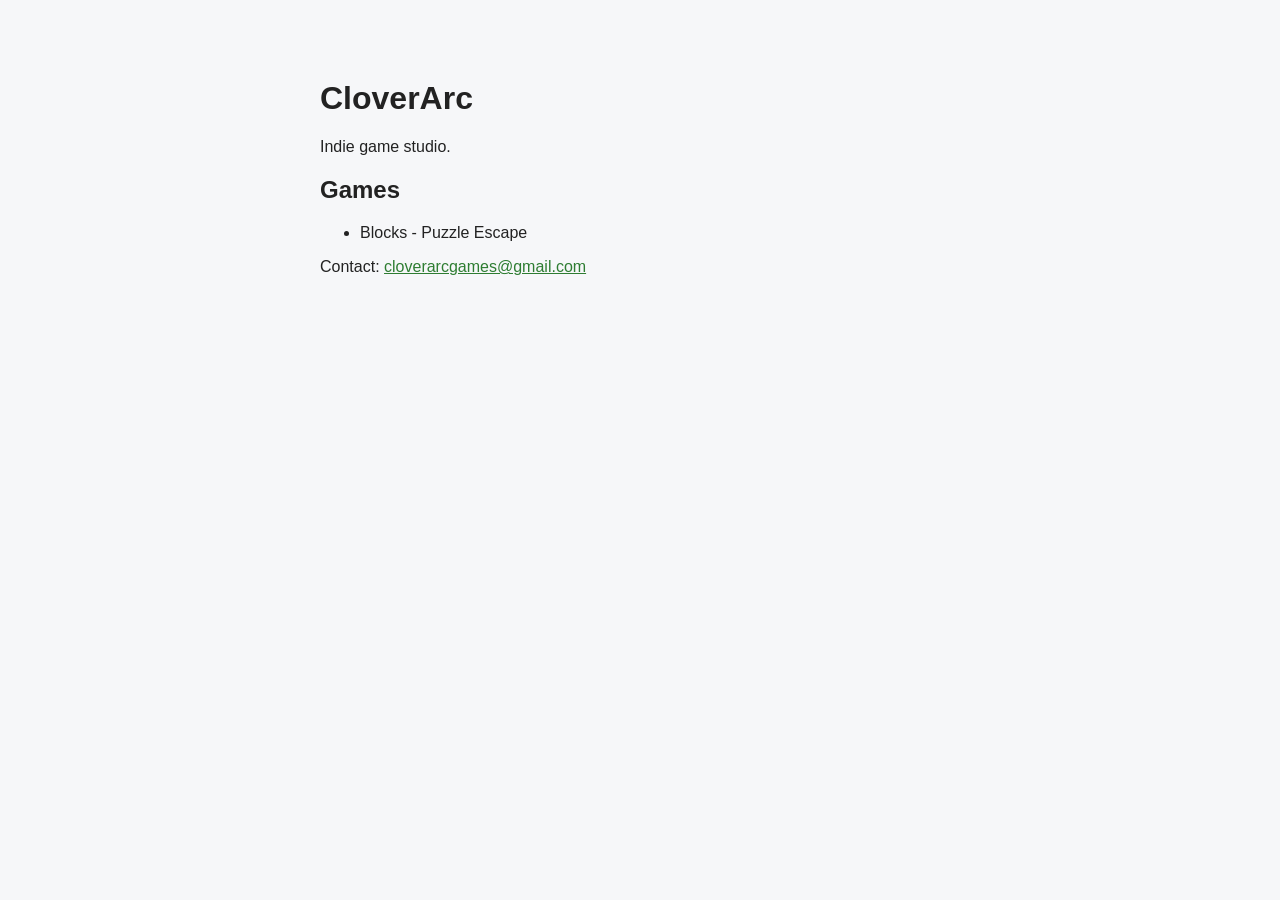
==== index.html @ 0ba3e3f3 "Add initial index.html for CloverArc website" ====
<!doctype html>
<html lang="ko">
<head>
  <meta charset="utf-8">
  <meta name="viewport" content="width=device-width, initial-scale=1">
  <title>CloverArc</title>
  <style>
    body { margin: 0; font-family: sans-serif; background: #f6f7f9; color: #222; }
    main { max-width: 640px; margin: 80px auto; padding: 0 16px; }
    a { color: #2e7d32; }
  </style>
</head>
<body>
  <main>
    <h1>CloverArc</h1>
    <p>Indie game studio.</p>
    <h2>Games</h2>
    <ul>
      <li>Blocks - Puzzle Escape</li>
    </ul>
    <p>Contact: <a href="mailto:cloverarcgames@gmail.com">cloverarcgames@gmail.com</a></p>
  </main>
</body>
</html>
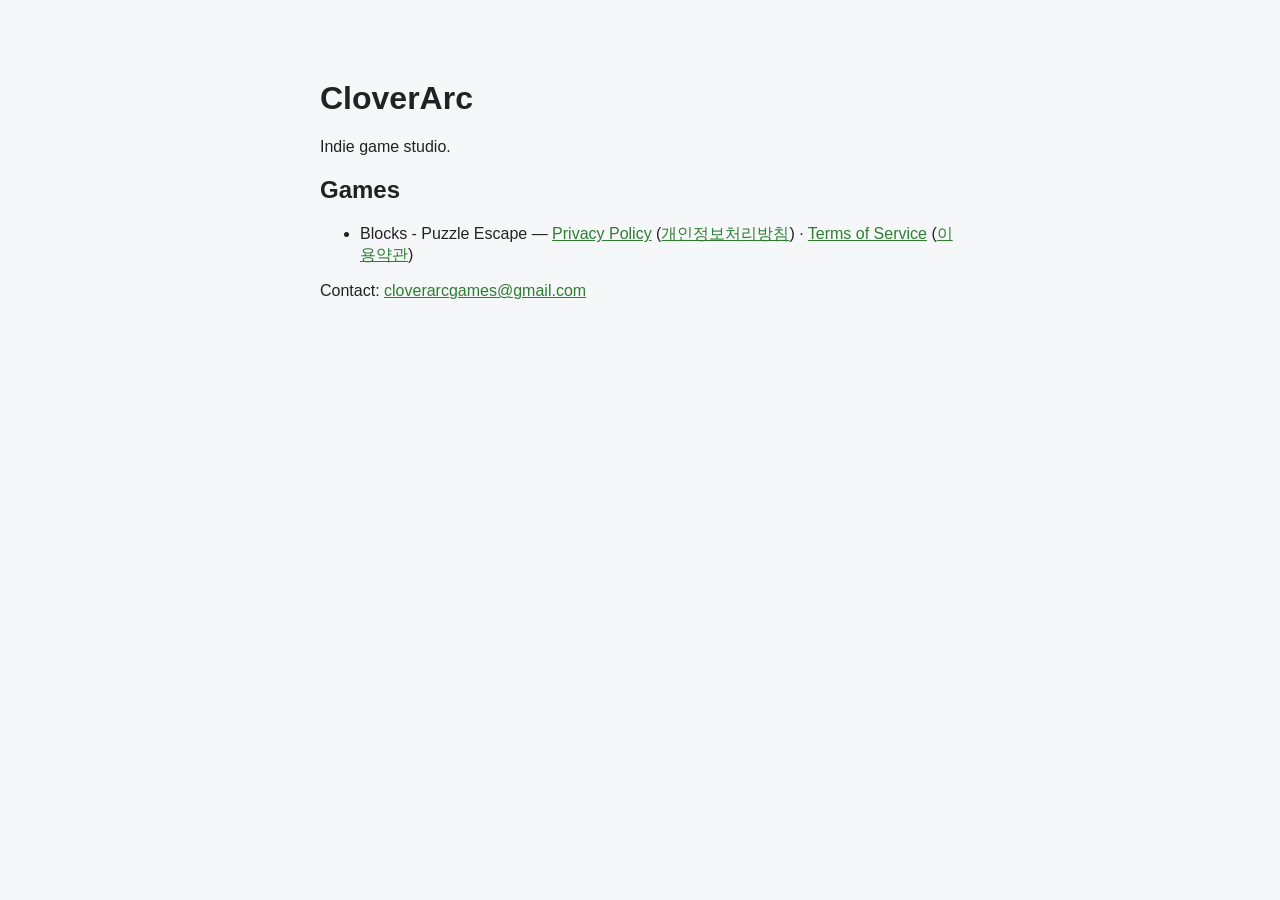
==== commit 192f9d43: "Private, Terms" ====
--- a/index.html
+++ b/index.html
@@ -16,7 +16,9 @@
     <p>Indie game studio.</p>
     <h2>Games</h2>
     <ul>
-      <li>Blocks - Puzzle Escape</li>
+      <li>Blocks - Puzzle Escape —
+        <a href="privacy.html">Privacy Policy</a> (<a href="privacy-ko.html">개인정보처리방침</a>) ·
+        <a href="terms.html">Terms of Service</a> (<a href="terms-ko.html">이용약관</a>)</li>
     </ul>
     <p>Contact: <a href="mailto:cloverarcgames@gmail.com">cloverarcgames@gmail.com</a></p>
   </main>
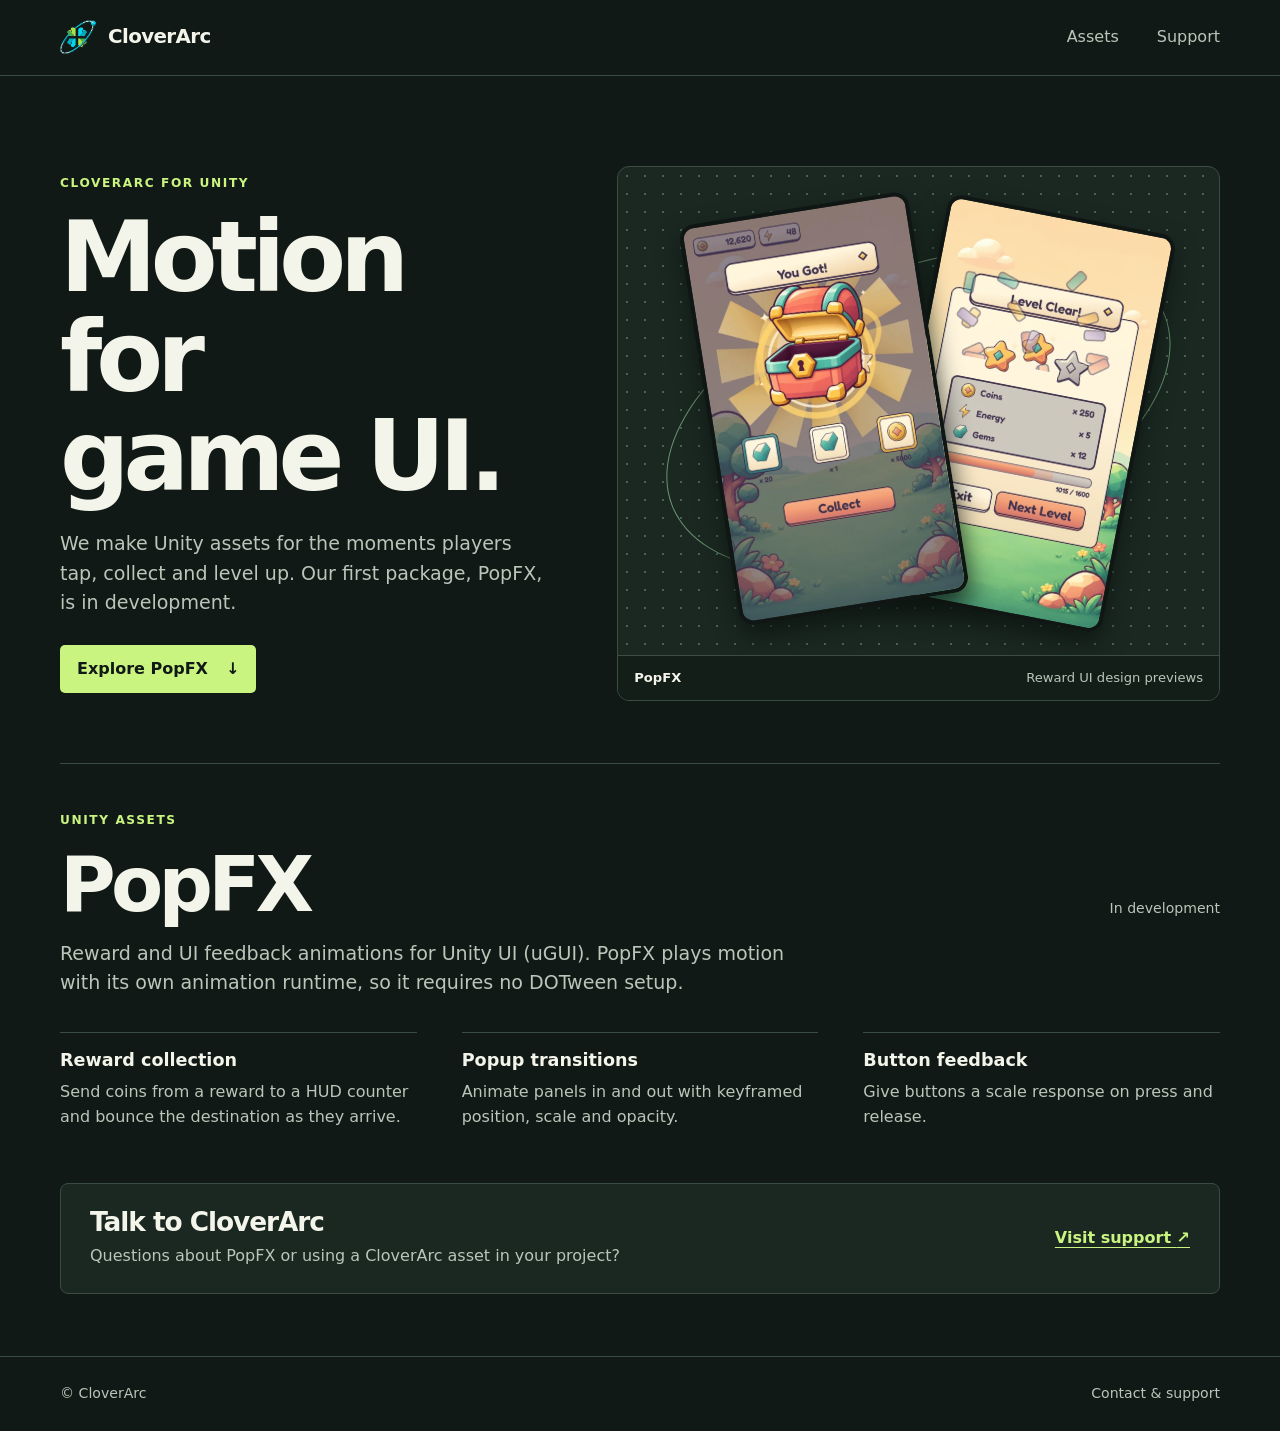
==== commit b133b589: "PopFX" ====
--- a/index.html
+++ b/index.html
@@ -1,26 +1,85 @@
 <!doctype html>
-<html lang="ko">
+<html lang="en">
 <head>
   <meta charset="utf-8">
   <meta name="viewport" content="width=device-width, initial-scale=1">
-  <title>CloverArc</title>
-  <style>
-    body { margin: 0; font-family: sans-serif; background: #f6f7f9; color: #222; }
-    main { max-width: 640px; margin: 80px auto; padding: 0 16px; }
-    a { color: #2e7d32; }
-  </style>
+  <meta name="description" content="CloverArc develops Unity assets for game UI. Explore PopFX, a Unity UI motion package in development, or contact CloverArc for support.">
+  <title>CloverArc · Unity Assets</title>
+  <link rel="icon" href="assets/cloverarc-symbol.svg" type="image/svg+xml">
+  <link rel="stylesheet" href="publisher.css">
 </head>
 <body>
-  <main>
-    <h1>CloverArc</h1>
-    <p>Indie game studio.</p>
-    <h2>Games</h2>
-    <ul>
-      <li>Blocks - Puzzle Escape —
-        <a href="privacy.html">Privacy Policy</a> (<a href="privacy-ko.html">개인정보처리방침</a>) ·
-        <a href="terms.html">Terms of Service</a> (<a href="terms-ko.html">이용약관</a>)</li>
-    </ul>
-    <p>Contact: <a href="mailto:cloverarcgames@gmail.com">cloverarcgames@gmail.com</a></p>
+  <a class="skip-link" href="#main">Skip to content</a>
+  <header class="site-header">
+    <div class="shell header-inner">
+      <a class="brand" href="./">
+        <img src="assets/cloverarc-symbol.svg" width="37" height="37" alt="">
+        CloverArc
+      </a>
+      <nav aria-label="Main navigation">
+        <a href="#assets">Assets</a>
+        <a href="support.html">Support</a>
+      </nav>
+    </div>
+  </header>
+
+  <main id="main" class="shell" tabindex="-1">
+    <section class="hero" aria-labelledby="hero-title">
+      <div class="hero-copy">
+        <p class="eyebrow">CloverArc for Unity</p>
+        <h1 id="hero-title">Motion for<br>game UI.</h1>
+        <p class="intro">We make Unity assets for the moments players tap, collect and level up. Our first package, PopFX, is in development.</p>
+        <a class="button" href="#assets">Explore PopFX <span aria-hidden="true">↓</span></a>
+      </div>
+
+      <figure class="showcase">
+        <div class="showcase-stage">
+          <img class="screen screen-back" src="assets/popfx-level-clear.webp" width="540" height="960" alt="Level clear screen with stars and a list of rewards">
+          <img class="screen screen-front" src="assets/popfx-chest-reward.webp" width="540" height="960" alt="Reward screen with an open treasure chest, coins, gems and a Collect button">
+        </div>
+        <figcaption><span>PopFX</span> Reward UI design previews</figcaption>
+      </figure>
+    </section>
+
+    <section class="asset-section" id="assets" aria-labelledby="asset-title">
+      <div class="section-heading">
+        <div>
+          <p class="eyebrow">Unity assets</p>
+          <h2 id="asset-title">PopFX</h2>
+        </div>
+        <span class="status">In development</span>
+      </div>
+      <p class="section-intro">Reward and UI feedback animations for Unity UI (uGUI). PopFX plays motion with its own animation runtime, so it requires no DOTween setup.</p>
+      <dl class="features">
+        <div>
+          <dt>Reward collection</dt>
+          <dd>Send coins from a reward to a HUD counter and bounce the destination as they arrive.</dd>
+        </div>
+        <div>
+          <dt>Popup transitions</dt>
+          <dd>Animate panels in and out with keyframed position, scale and opacity.</dd>
+        </div>
+        <div>
+          <dt>Button feedback</dt>
+          <dd>Give buttons a scale response on press and release.</dd>
+        </div>
+      </dl>
+    </section>
+
+    <section class="support-callout" aria-labelledby="support-title">
+      <div>
+        <h2 id="support-title">Talk to CloverArc</h2>
+        <p>Questions about PopFX or using a CloverArc asset in your project?</p>
+      </div>
+      <a class="text-link" href="support.html">Visit support <span aria-hidden="true">↗</span></a>
+    </section>
   </main>
+
+  <footer class="site-footer">
+    <div class="shell footer-inner">
+      <span>© CloverArc</span>
+      <a href="support.html">Contact &amp; support</a>
+    </div>
+  </footer>
 </body>
 </html>
--- a/publisher.css
+++ b/publisher.css
@@ -0,0 +1,389 @@
+:root {
+  color-scheme: dark;
+  --background: #111916;
+  --surface: #1b2822;
+  --line: #3b4c43;
+  --ink: #f4f5ea;
+  --muted: #b9c6ba;
+  --accent: #caf480;
+}
+
+*, *::before, *::after {
+  box-sizing: border-box;
+}
+
+body {
+  margin: 0;
+  background: var(--background);
+  color: var(--ink);
+  font-family: "Segoe UI", system-ui, sans-serif;
+  line-height: 1.55;
+}
+
+.support-layout {
+  min-height: 100vh;
+  display: flex;
+  flex-direction: column;
+}
+
+a {
+  color: inherit;
+  text-underline-offset: 0.24em;
+}
+
+a:focus-visible {
+  outline: 2px solid var(--accent);
+  outline-offset: 5px;
+}
+
+.skip-link {
+  position: fixed;
+  z-index: 2;
+  inset: 12px auto auto 12px;
+  padding: 8px 12px;
+  background: var(--accent);
+  color: var(--background);
+  transform: translateY(-200%);
+}
+
+.skip-link:focus {
+  transform: translateY(0);
+}
+
+.shell {
+  width: min(1160px, calc(100% - 64px));
+  margin-inline: auto;
+}
+
+.site-header {
+  border-block-end: 1px solid var(--line);
+}
+
+.header-inner, .footer-inner, .section-heading, .support-callout {
+  display: flex;
+  align-items: center;
+  justify-content: space-between;
+  gap: 24px;
+}
+
+.header-inner {
+  min-height: 75px;
+}
+
+.brand {
+  display: inline-flex;
+  align-items: center;
+  gap: 11px;
+  font-size: 1.24rem;
+  font-weight: 750;
+  letter-spacing: -0.03em;
+  text-decoration: none;
+}
+
+.brand img {
+  display: block;
+}
+
+nav {
+  display: flex;
+  gap: clamp(14px, 4vw, 38px);
+}
+
+nav a, .footer-inner a {
+  color: var(--muted);
+  text-decoration: none;
+}
+
+nav a:hover, nav a[aria-current="page"], .footer-inner a:hover {
+  color: var(--ink);
+  text-decoration: underline;
+}
+
+.hero {
+  display: grid;
+  grid-template-columns: 0.9fr 1.1fr;
+  gap: clamp(34px, 5vw, 74px);
+  align-items: center;
+  padding-block: clamp(42px, 7vw, 94px) 62px;
+}
+
+h1, h2, p, figure, dl, dd {
+  margin: 0;
+}
+
+h1, h2 {
+  line-height: 1.02;
+  letter-spacing: -0.062em;
+}
+
+h1 {
+  font-size: clamp(3.1rem, 7.6vw, 6.75rem);
+  font-weight: 780;
+}
+
+.eyebrow {
+  margin-bottom: 16px;
+  color: var(--accent);
+  font-size: 0.76rem;
+  font-weight: 700;
+  letter-spacing: 0.13em;
+  text-transform: uppercase;
+}
+
+.intro, .section-intro {
+  margin-top: 23px;
+  max-width: 42ch;
+  color: var(--muted);
+  font-size: clamp(1.03rem, 1.7vw, 1.19rem);
+}
+
+.button {
+  display: inline-flex;
+  align-items: center;
+  gap: 18px;
+  margin-top: 27px;
+  padding: 12px 17px;
+  border-radius: 5px;
+  background: var(--accent);
+  color: var(--background);
+  font-weight: 750;
+  text-decoration: none;
+}
+
+.button:hover {
+  background: #e0ffb3;
+}
+
+.showcase {
+  min-width: 0;
+  overflow: hidden;
+  border: 1px solid var(--line);
+  border-radius: 12px;
+  background: var(--surface);
+}
+
+.showcase-stage {
+  position: relative;
+  isolation: isolate;
+  overflow: hidden;
+  aspect-ratio: 1.23;
+  background-image: radial-gradient(#476253 1px, transparent 1px);
+  background-size: 18px 18px;
+}
+
+.showcase-stage::before {
+  content: "";
+  position: absolute;
+  z-index: -1;
+  inset: 21% 6%;
+  transform: rotate(-21deg);
+  border: 1px solid #6d9572;
+  border-radius: 50%;
+}
+
+.screen {
+  position: absolute;
+  display: block;
+  width: auto;
+  height: 83%;
+  border: 4px solid #101613;
+  border-radius: 15px;
+  box-shadow: 0 12px 24px #0c130fc4;
+}
+
+.screen-back {
+  right: 13%;
+  top: 9%;
+  transform: rotate(11deg);
+}
+
+.screen-front {
+  left: 15%;
+  top: 8%;
+  transform: rotate(-9deg);
+}
+
+.showcase figcaption {
+  display: flex;
+  justify-content: space-between;
+  gap: 12px;
+  padding: 12px 16px;
+  border-top: 1px solid var(--line);
+  background: #141e18;
+  color: var(--muted);
+  font-size: 0.82rem;
+}
+
+.showcase figcaption span {
+  color: var(--ink);
+  font-weight: 700;
+}
+
+.asset-section {
+  padding-block: 47px 53px;
+  border-top: 1px solid var(--line);
+  scroll-margin-top: 16px;
+}
+
+.section-heading {
+  align-items: end;
+}
+
+.asset-section h2 {
+  font-size: clamp(3rem, 6vw, 4.75rem);
+}
+
+.section-intro {
+  max-width: 61ch;
+  margin-top: 15px;
+}
+
+.status {
+  padding: 4px 0;
+  color: var(--muted);
+  font-size: 0.88rem;
+}
+
+.features {
+  display: grid;
+  grid-template-columns: repeat(3, 1fr);
+  gap: clamp(18px, 4vw, 45px);
+  margin-top: 34px;
+}
+
+.features > div {
+  padding-top: 14px;
+  border-top: 1px solid var(--line);
+}
+
+dt {
+  margin-bottom: 6px;
+  font-size: 1.1rem;
+  font-weight: 700;
+}
+
+dd, .support-callout p, .issue-details {
+  color: var(--muted);
+}
+
+.support-callout {
+  padding: 25px 29px;
+  margin-bottom: 62px;
+  border: 1px solid var(--line);
+  border-radius: 8px;
+  background: var(--surface);
+}
+
+.support-callout h2, .issue-details h2 {
+  margin-bottom: 8px;
+  font-size: 1.65rem;
+  letter-spacing: -0.04em;
+}
+
+.text-link {
+  color: var(--accent);
+  font-weight: 700;
+  white-space: nowrap;
+}
+
+.site-footer {
+  border-block-start: 1px solid var(--line);
+}
+
+.footer-inner {
+  min-height: 74px;
+  color: var(--muted);
+  font-size: 0.88rem;
+}
+
+.support-page {
+  flex: 1;
+  padding-block: clamp(55px, 9vw, 110px) 80px;
+}
+
+.support-content {
+  max-width: 710px;
+}
+
+.support-page h1 {
+  font-size: clamp(3rem, 7vw, 5.6rem);
+}
+
+.email-address {
+  margin-top: 14px;
+  color: var(--muted);
+  overflow-wrap: anywhere;
+}
+
+.issue-details {
+  margin-top: 48px;
+  padding-top: 27px;
+  border-top: 1px solid var(--line);
+}
+
+.issue-details h2 {
+  color: var(--ink);
+}
+
+.issue-details ul {
+  margin-bottom: 0;
+  padding-left: 1.2em;
+}
+
+.issue-details li + li {
+  margin-top: 7px;
+}
+
+@media (max-width: 780px) {
+  .shell {
+    width: calc(100% - 40px);
+  }
+
+  .hero {
+    grid-template-columns: 1fr;
+    padding-bottom: 44px;
+  }
+
+  .showcase {
+    width: 100%;
+    max-width: 590px;
+  }
+
+  .features {
+    grid-template-columns: 1fr;
+    gap: 20px;
+  }
+}
+
+@media (max-width: 450px) {
+  .header-inner {
+    min-height: 64px;
+    gap: 12px;
+  }
+
+  .brand {
+    gap: 7px;
+    font-size: 1.1rem;
+  }
+
+  .brand img {
+    width: 31px;
+    height: 31px;
+  }
+
+  nav {
+    font-size: 0.91rem;
+  }
+
+  .screen {
+    border-width: 3px;
+    border-radius: 10px;
+  }
+
+  .support-callout {
+    align-items: start;
+    flex-direction: column;
+    gap: 14px;
+    padding: 21px;
+  }
+}
